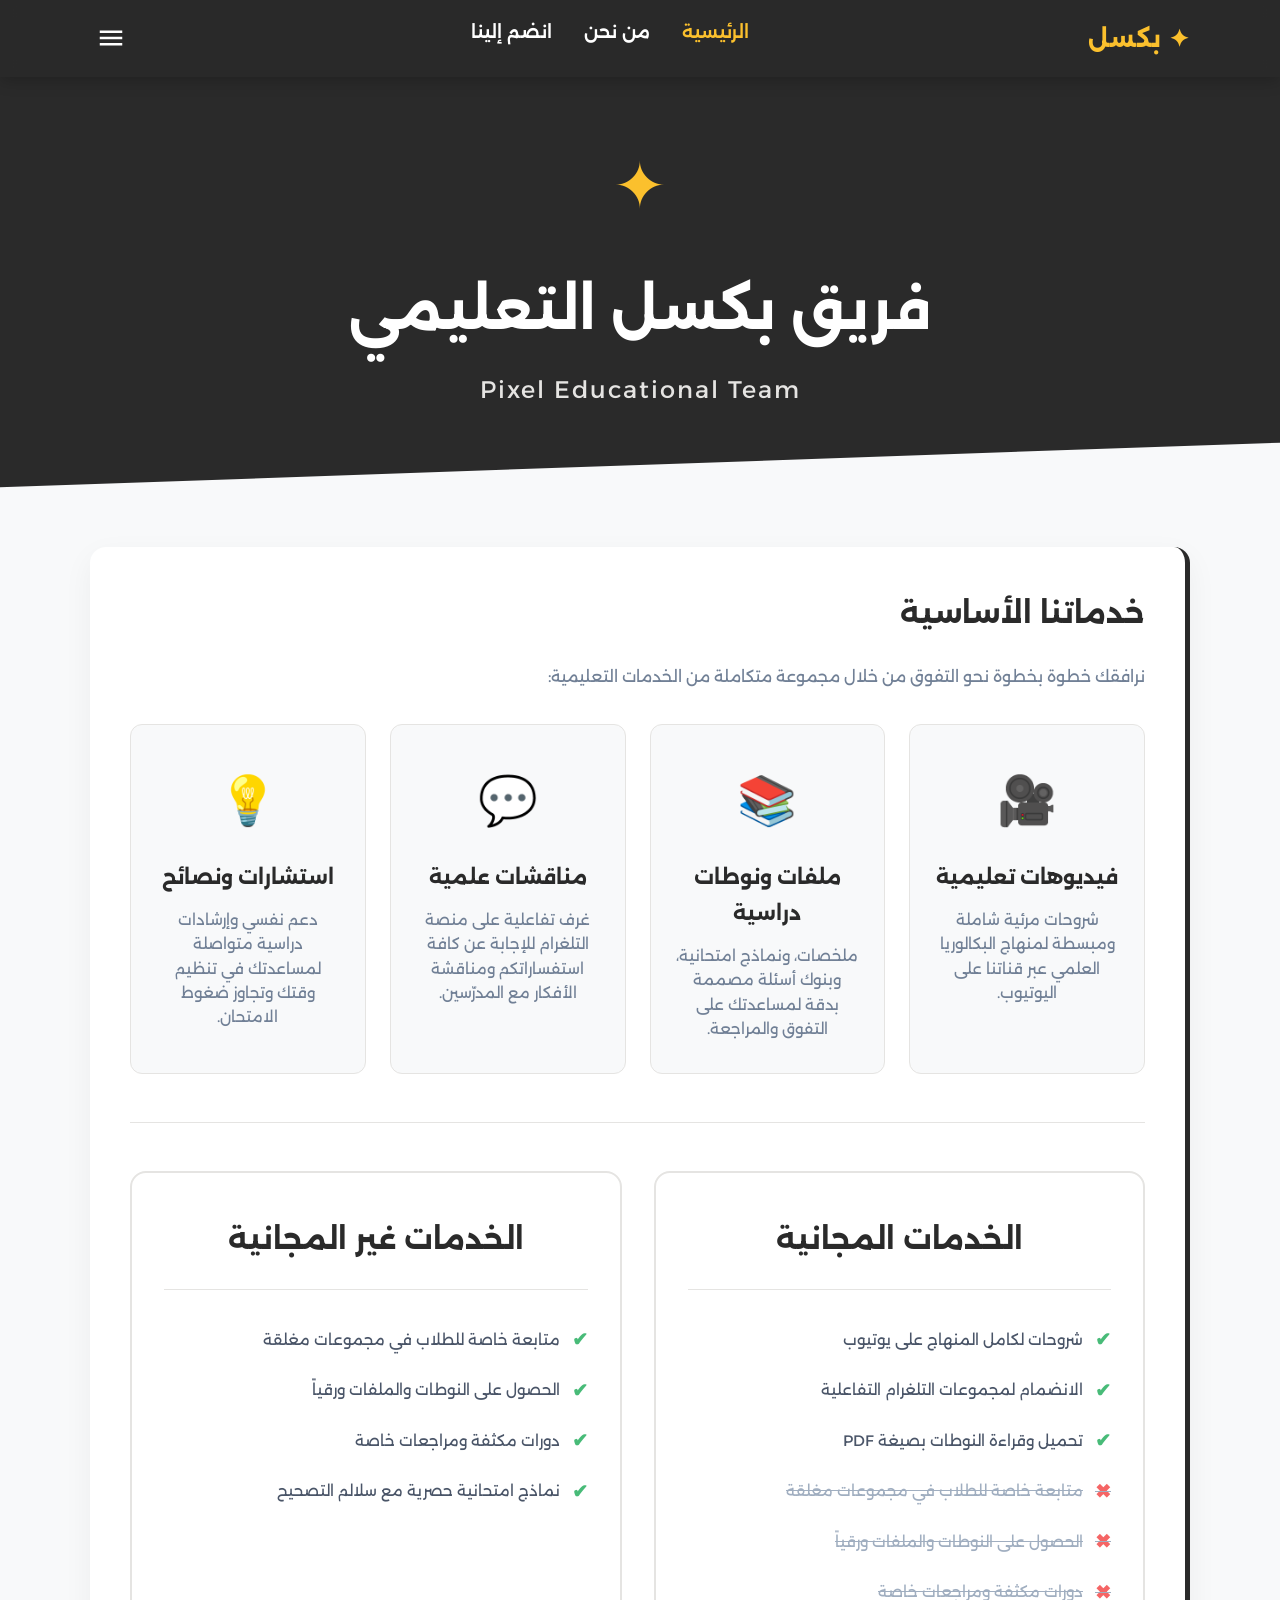
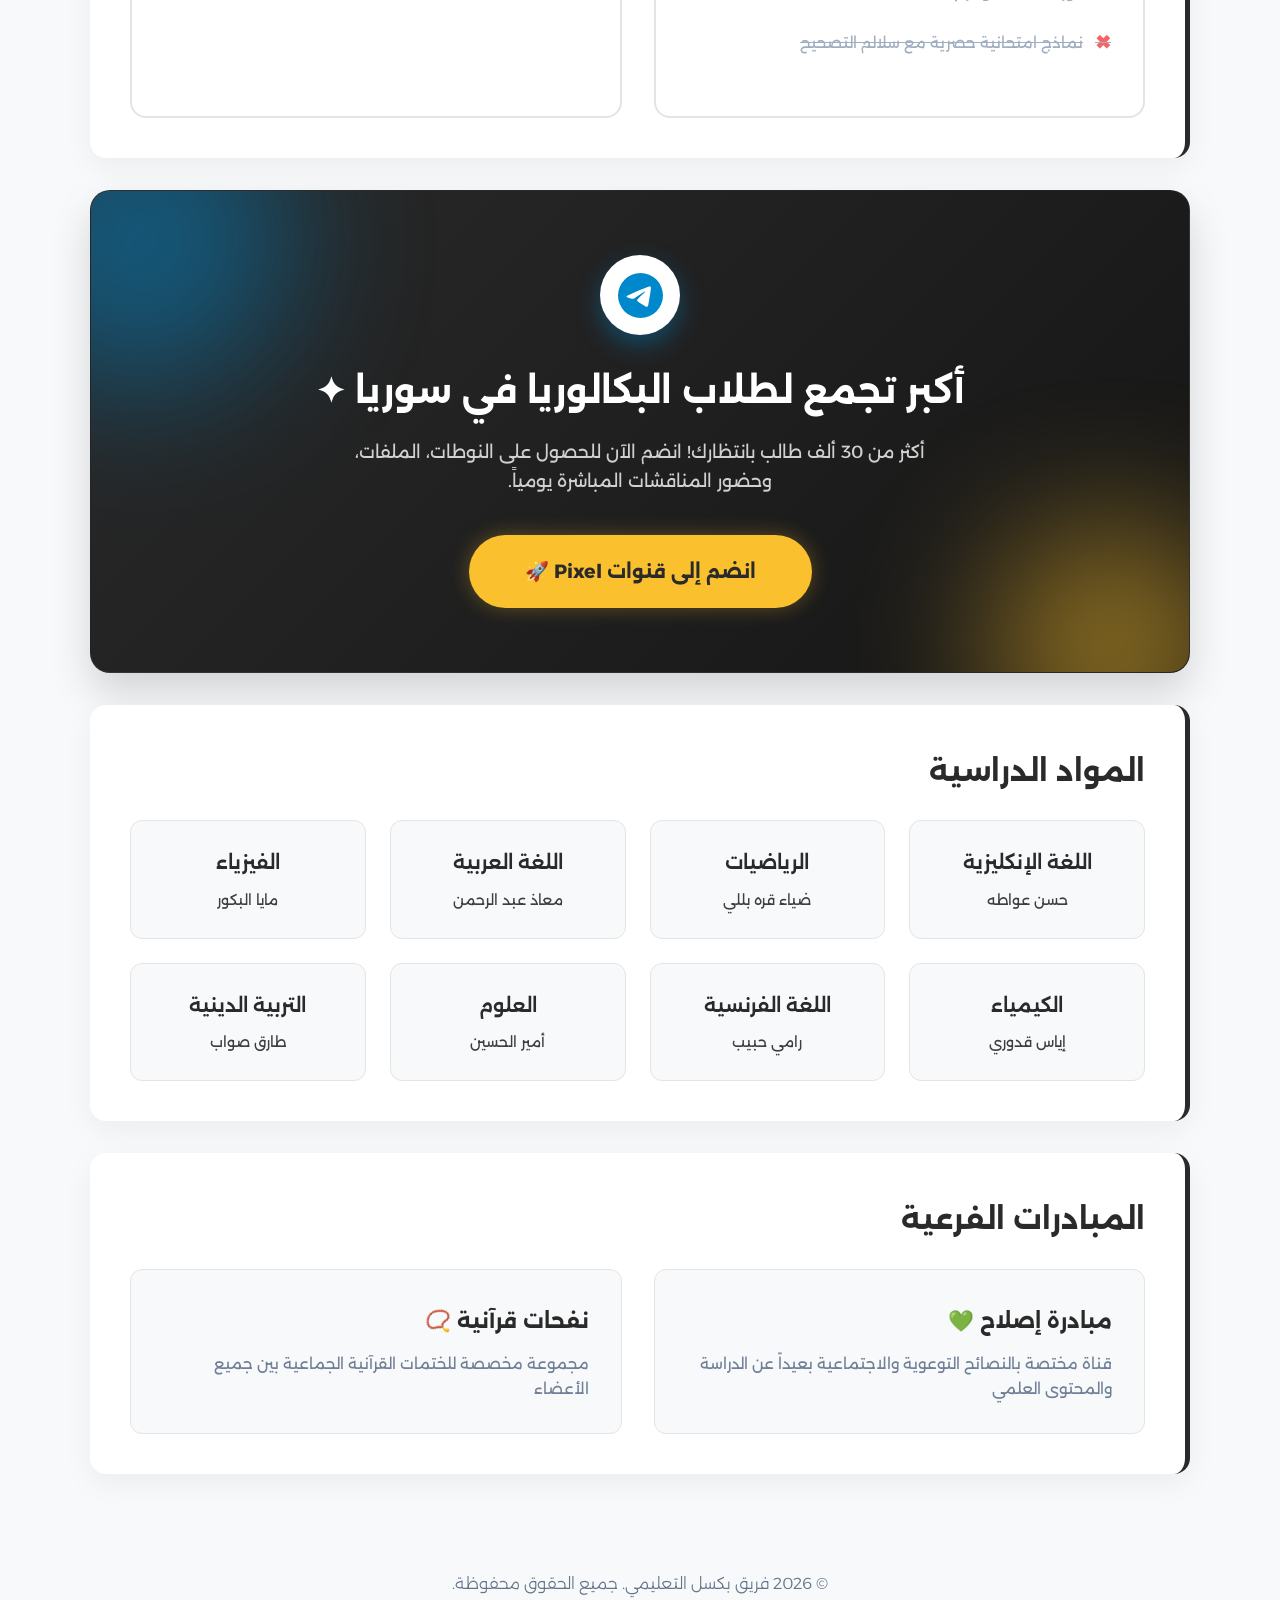
==== index.html @ f2111a04 "Initial commit: Pixel Team website ready" ====
<!DOCTYPE html>
<html lang="ar" dir="rtl">
<head>
    <meta charset="UTF-8">
    <meta name="viewport" content="width=device-width, initial-scale=1.0">
    <title>الرئيسية | فريق بكسل التعليمي</title>
    <link href="https://fonts.googleapis.com/css2?family=Alexandria:wght@300;400;600;700&display=swap" rel="stylesheet">
    <link rel="stylesheet" href="style.css">
</head>
<body>

    <nav class="top-nav">
        <div class="nav-container">
            <a href="index.html" class="nav-logo">✦ بكسل</a>
            
            <ul class="nav-links">
                <li><a href="index.html" class="active">الرئيسية</a></li>
                <li><a href="about.html">من نحن</a></li>
                <li><a href="join.html">انضم إلينا</a></li>
            </ul>

            <button id="menu-toggle" class="menu-toggle" aria-label="فتح القائمة">
                <svg viewBox="0 0 24 24" width="30" height="30" fill="currentColor">
                    <path d="M3 6h18v2H3V6m0 5h18v2H3v-2m0 5h18v2H3v-2z"/>
                </svg>
            </button>
        </div>
    </nav>

    <header class="hero">
        <div class="hero-content fade-in">
            <div class="sparkle-logo">✦</div> 
            <h1>فريق بكسل التعليمي</h1>
            <p class="subtitle">Pixel Educational Team</p>
        </div>
    </header>

    
    <div class="container">
        <section class="card fade-in">
            <h2>خدماتنا الأساسية</h2>
            <p style="margin-bottom: 2rem; color: #718096;">نرافقك خطوة بخطوة نحو التفوق من خلال مجموعة متكاملة من الخدمات التعليمية:</p>
            
            <div class="services-grid">
                <div class="service-card">
                    <div class="service-icon">🎥</div>
                    <h3>فيديوهات تعليمية</h3>
                    <p>شروحات مرئية شاملة ومبسطة لمنهاج البكالوريا العلمي عبر قناتنا على اليوتيوب.</p>
                </div>
                
                <div class="service-card">
                    <div class="service-icon">📚</div>
                    <h3>ملفات ونوطات دراسية</h3>
                    <p>ملخصات، ونماذج امتحانية، وبنوك أسئلة مصممة بدقة لمساعدتك على التفوق والمراجعة.</p>
                </div>
                
                <div class="service-card">
                    <div class="service-icon">💬</div>
                    <h3>مناقشات علمية</h3>
                    <p>غرف تفاعلية على منصة التلغرام للإجابة عن كافة استفساراتكم ومناقشة الأفكار مع المدرّسين.</p>
                </div>
                
                <div class="service-card">
                    <div class="service-icon">💡</div>
                    <h3>استشارات ونصائح</h3>
                    <p>دعم نفسي وإرشادات دراسية متواصلة لمساعدتك في تنظيم وقتك وتجاوز ضغوط الامتحان.</p>
                </div>
            </div>
           
            <hr style="border: 0; border-top: 1px solid var(--pixel-platinum); margin: 3rem 0;">

            <div class="pricing-container">
                <div class="pricing-card">
                    <div class="pricing-header">
                        <div class="price" style="font-size: 1.8rem;">الخدمات المجانية</div>
                    </div>
                    <ul class="pricing-features">
                        <li><span class="check">✔</span> شروحات لكامل المنهاج على يوتيوب</li>
                        <li><span class="check">✔</span> الانضمام لمجموعات التلغرام التفاعلية</li>
                        <li><span class="check">✔</span> تحميل وقراءة النوطات بصيغة PDF</li>
                        <li class="disabled"><span class="cross">✖</span> متابعة خاصة للطلاب في مجموعات مغلقة</li>
                        <li class="disabled"><span class="cross">✖</span> الحصول على النوطات والملفات ورقياً</li>
                        <li class="disabled"><span class="cross">✖</span> دورات مكثفة ومراجعات خاصة</li>
                        <li class="disabled"><span class="cross">✖</span> نماذج امتحانية حصرية مع سلالم التصحيح</li>
                    </ul>
                </div>

                <div class="pricing-card">
                    <div class="pricing-header">
                        <div class="price" style="font-size: 1.8rem;">الخدمات غير المجانية</div>
                    </div>
                    <ul class="pricing-features">
                        <li><span class="check">✔</span> متابعة خاصة للطلاب في مجموعات مغلقة</li>
                        <li><span class="check">✔</span> الحصول على النوطات والملفات ورقياً</li>
                        <li><span class="check">✔</span> دورات مكثفة ومراجعات خاصة</li>
                        <li><span class="check">✔</span> نماذج امتحانية حصرية مع سلالم التصحيح</li>
                    </ul>
                </div>
            </div>
        </section>

        <section class="telegram-cta fade-in">
            <div class="cta-shape shape-1"></div>
            <div class="cta-shape shape-2"></div>

            <div class="cta-content">
                <div class="cta-icon">
                    <svg viewBox="0 0 24 24" fill="currentColor">
                        <path d="M11.944 0A12 12 0 0 0 0 12a12 12 0 0 0 12 12 12 12 0 0 0 12-12A12 12 0 0 0 12 0a11.96 11.96 0 0 0-.056 0zm4.962 7.224c.1-.002.321.023.465.14a.506.506 0 0 1 .171.325c.016.093.036.306.02.472-.18 1.898-.962 6.502-1.36 8.627-.168.9-.499 1.201-.82 1.23-.696.065-1.225-.46-1.9-.902-1.056-.693-1.653-1.124-2.678-1.8-1.185-.78-.417-1.21.258-1.91.177-.184 3.247-2.977 3.307-3.23.007-.032.014-.15-.056-.212s-.174-.041-.249-.024c-.106.024-1.793 1.14-5.061 3.345-.48.33-.913.49-1.302.48-.428-.008-1.252-.241-1.865-.44-.752-.245-1.349-.374-1.297-.789.027-.216.325-.437.888-.667 3.498-1.524 5.83-2.529 6.998-3.014 3.332-1.386 4.025-1.627 4.476-1.635z"/>
                    </svg>
                </div>
                <h2>أكبر تجمع لطلاب البكالوريا في سوريا ✦</h2>
                <p>أكثر من 30 ألف طالب بانتظارك! انضم الآن للحصول على النوطات، الملفات، وحضور المناقشات المباشرة يومياً.</p>
                <a href="https://t.me/addlist/AEJ5Lyhbq79jNGFk" class="telegram-btn" target="_blank">انضم إلى قنوات Pixel 🚀</a>
            </div>
        </section>

        <section class="card fade-in">
            <h2>المواد الدراسية</h2>
            <div class="grid-team">            
                
                <a href="https://t.me/Pixel_English" target="_blank" class="team-member" style="--hover-bg: #663399; --text-hover: #FFFFFF;">
                    <h3>اللغة الإنكليزية</h3>
                    <p>حسن عواطه</p>
                </a>
                
                <a href="https://t.me/pixel_math" target="_blank" class="team-member" style="--hover-bg: #FFD700; --text-hover: #2A2A2A;">
                    <h3>الرياضيات</h3>
                    <p>ضياء قره بللي</p>
                </a>
                
                <a href="https://t.me/pixel_team_of_Arabic" target="_blank" class="team-member" style="--hover-bg: #E5E4E2; --text-hover: #2A2A2A;">
                    <h3>اللغة العربية</h3>
                    <p>معاذ عبد الرحمن</p>
                </a>
                
                <a href="https://t.me/Pixel_Physics" target="_blank" class="team-member" style="--hover-bg: #00AAEE; --text-hover: #2A2A2A;">
                    <h3>الفيزياء</h3>
                    <p>مايا البكور</p>
                </a>

                <a href="https://t.me/pixel_Chemistry" target="_blank" class="team-member" style="--hover-bg: #4BCEEB; --text-hover: #2A2A2A;">
                    <h3>الكيمياء</h3>
                    <p>إياس قدوري</p>
                </a>

                <a href="https://t.me/Pixel_French" target="_blank" class="team-member" style="--hover-bg: #EFBBCC; --text-hover: #2A2A2A;">
                    <h3>اللغة الفرنسية</h3>
                    <p>رامي حبيب</p>
                </a>
                
                <a href="https://t.me/science_team_2024" target="_blank" class="team-member" style="--hover-bg: #2E8B57; --text-hover: #FFFFFF;">
                    <h3>العلوم</h3>
                    <p>أمير الحسين</p>
                </a>

                <a href="https://t.me/Pixel_ISLamia" target="_blank" class="team-member" style="--hover-bg: #9F4B50; --text-hover: #FFFFFF;">
                    <h3>التربية الدينية</h3>
                    <p>طارق صواب</p>
                </a>
            </div>
        </section>
        
        <section class="card fade-in">
            <h2>المبادرات الفرعية</h2>
            <div class="grid-2">
                
                <a href="https://t.me/Pixel_Team_SAB" target="_blank" class="initiative-card" style="text-decoration: none; color: inherit;">
                    <h3>مبادرة إصلاح 💚</h3>
                    <p>قناة مختصة بالنصائح التوعوية والاجتماعية بعيداً عن الدراسة والمحتوى العلمي</p>
                </a>

                <a href="https://t.me/cYfdbFEoGrQ4YzMy" target="_blank" class="initiative-card" style="text-decoration: none; color: inherit;">
                    <h3>نفحات قرآنية 📿</h3>
                    <p>مجموعة مخصصة للختمات القرآنية الجماعية بين جميع الأعضاء</p>
                </a>

            </div>
        </section>

    </div>

    <footer>
        <p>© 2026 فريق بكسل التعليمي. جميع الحقوق محفوظة.</p>
    </footer>

    <div id="menu-overlay" class="menu-overlay"></div>
    <nav id="side-menu" class="side-menu">
        <button id="close-menu" class="close-menu" aria-label="إغلاق القائمة">&times;</button>
        <div class="side-menu-content">
            <h2 class="menu-title">فريق بكسل ✦</h2>
            <ul class="menu-links-side">
                <li><a href="index.html">الرئيسية</a></li>
                <li><a href="about.html">من نحن</a></li>
            </ul>
            <div class="join-us-box">
                <h3>انضم إلينا</h3>
                <p>هل تمتلك الشغف للتدريس ومساعدة الطلاب؟ كن جزءاً من عائلتنا وساهم في بناء جيل متفوق.</p>
                <a href="join.html" class="join-btn">تطوع معنا الآن</a>
            </div>
        </div>
    </nav>

    <script src="script.js"></script>
</body>
</html>
---- style.css ----
/* style.css (Main Hub) */
@import url('variables.css');
@import url('base.css');
@import url('layout.css');
@import url('components.css');
@import url('navigation.css');
@import url('sections.css');
@import url('animations.css');
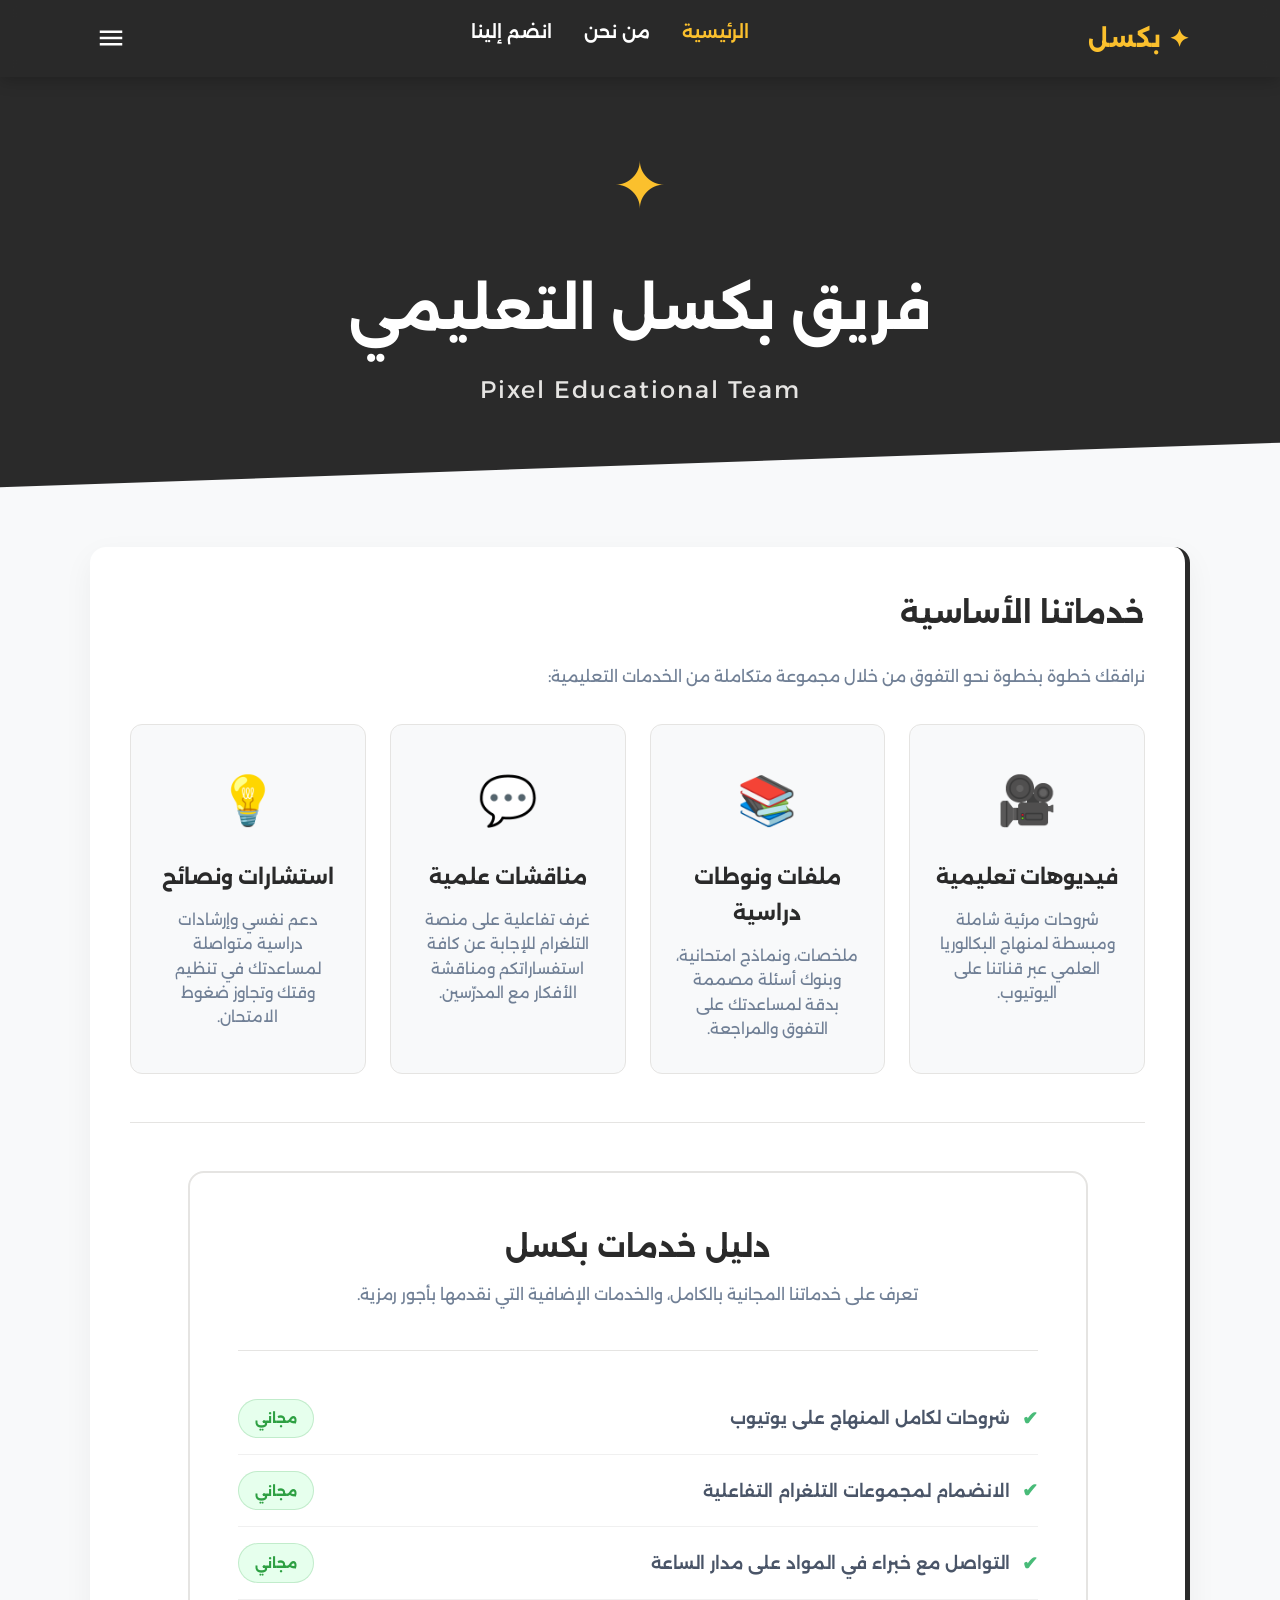
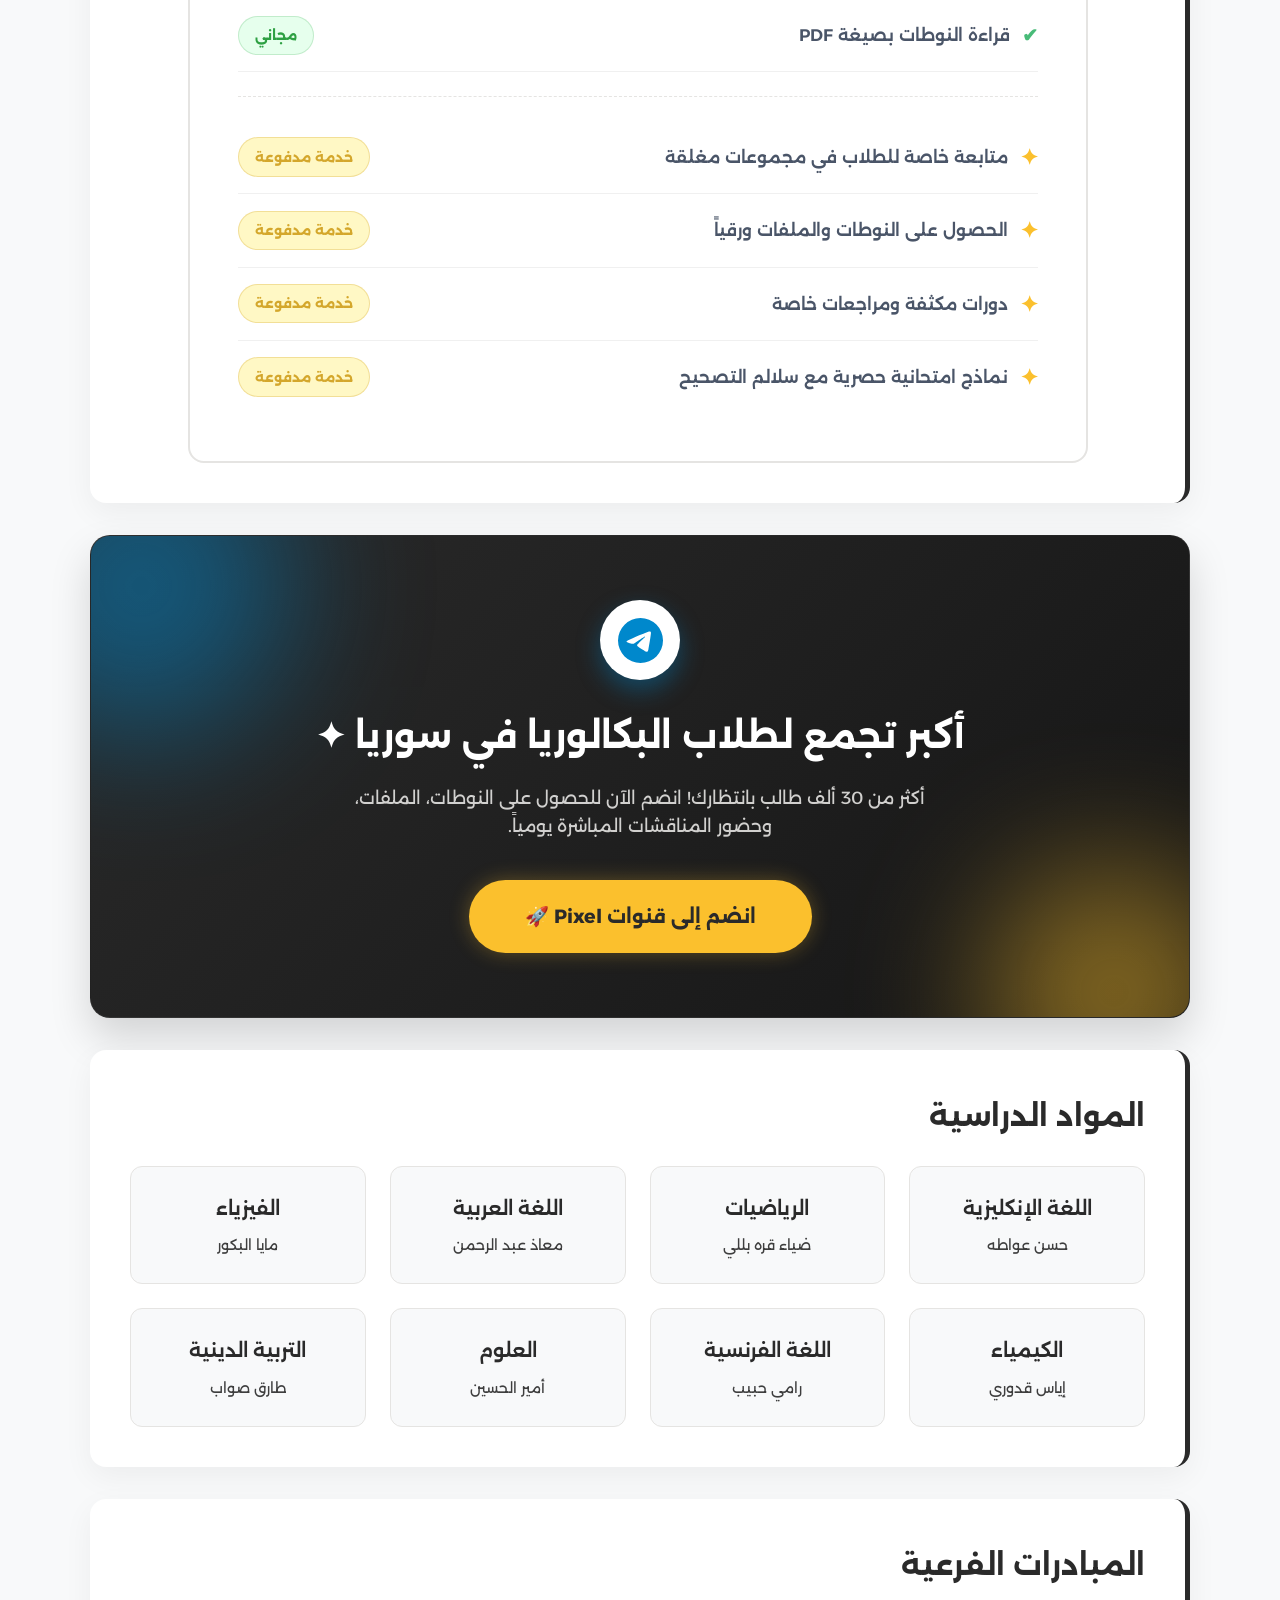
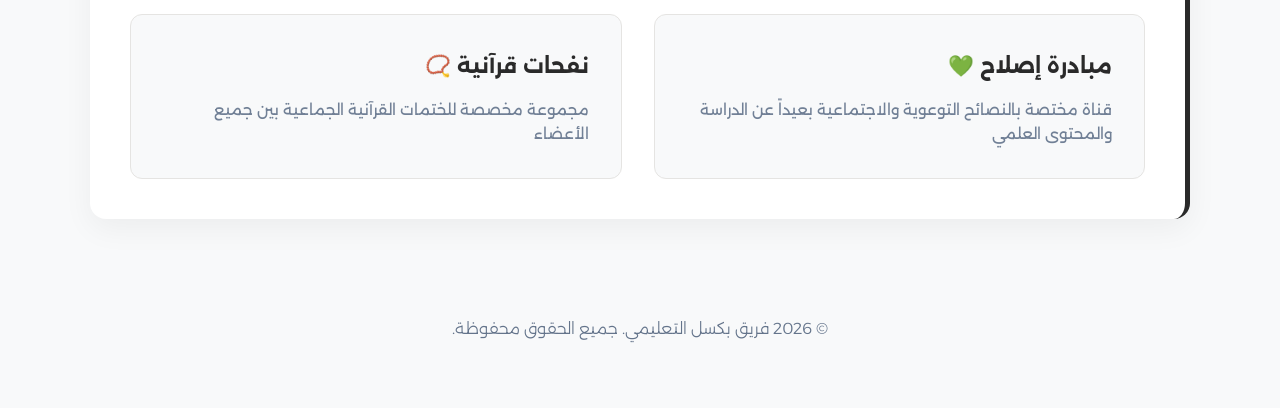
==== commit 618c4b60: "Enhance pricing and volunteer sections with unified styles and new features" ====
--- a/index.html
+++ b/index.html
@@ -70,30 +70,48 @@
             <hr style="border: 0; border-top: 1px solid var(--pixel-platinum); margin: 3rem 0;">
 
             <div class="pricing-container">
-                <div class="pricing-card">
+                <div class="pricing-card single-pricing-box" style="width: 100%; max-width: 800px; margin: 0 auto;">
                     <div class="pricing-header">
-                        <div class="price" style="font-size: 1.8rem;">الخدمات المجانية</div>
+                        <h3 style="font-size: 1.8rem; color: var(--pixel-dark); margin-bottom: 0.5rem;">دليل خدمات بكسل</h3>
+                        <p style="color: #718096; margin-top: 0;">تعرف على خدماتنا المجانية بالكامل، والخدمات الإضافية التي نقدمها بأجور رمزية.</p>
                     </div>
-                    <ul class="pricing-features">
-                        <li><span class="check">✔</span> شروحات لكامل المنهاج على يوتيوب</li>
-                        <li><span class="check">✔</span> الانضمام لمجموعات التلغرام التفاعلية</li>
-                        <li><span class="check">✔</span> تحميل وقراءة النوطات بصيغة PDF</li>
-                        <li class="disabled"><span class="cross">✖</span> متابعة خاصة للطلاب في مجموعات مغلقة</li>
-                        <li class="disabled"><span class="cross">✖</span> الحصول على النوطات والملفات ورقياً</li>
-                        <li class="disabled"><span class="cross">✖</span> دورات مكثفة ومراجعات خاصة</li>
-                        <li class="disabled"><span class="cross">✖</span> نماذج امتحانية حصرية مع سلالم التصحيح</li>
-                    </ul>
-                </div>
-
-                <div class="pricing-card">
-                    <div class="pricing-header">
-                        <div class="price" style="font-size: 1.8rem;">الخدمات غير المجانية</div>
-                    </div>
-                    <ul class="pricing-features">
-                        <li><span class="check">✔</span> متابعة خاصة للطلاب في مجموعات مغلقة</li>
-                        <li><span class="check">✔</span> الحصول على النوطات والملفات ورقياً</li>
-                        <li><span class="check">✔</span> دورات مكثفة ومراجعات خاصة</li>
-                        <li><span class="check">✔</span> نماذج امتحانية حصرية مع سلالم التصحيح</li>
+                    
+                    <ul class="pricing-features unified-features">
+                        <li>
+                            <span class="feature-text"><span class="check">✔</span> شروحات لكامل المنهاج على يوتيوب</span>
+                            <span class="badge badge-free">مجاني</span>
+                        </li>
+                        <li>
+                            <span class="feature-text"><span class="check">✔</span> الانضمام لمجموعات التلغرام التفاعلية</span>
+                            <span class="badge badge-free">مجاني</span>
+                        </li>
+                        <li>
+                            <span class="feature-text"><span class="check">✔</span> التواصل مع خبراء في المواد على مدار الساعة</span>
+                            <span class="badge badge-free">مجاني</span>
+                        </li>
+                        <li>
+                            <span class="feature-text"><span class="check">✔</span> قراءة النوطات بصيغة PDF</span>
+                            <span class="badge badge-free">مجاني</span>
+                        </li>
+                        
+                        <hr style="border: 0; border-top: 1px dashed var(--pixel-platinum); margin: 1.5rem 0;">
+                        
+                        <li>
+                            <span class="feature-text"><span class="check star">✦</span> متابعة خاصة للطلاب في مجموعات مغلقة</span>
+                            <span class="badge badge-paid">خدمة مدفوعة</span>
+                        </li>
+                        <li>
+                            <span class="feature-text"><span class="check star">✦</span> الحصول على النوطات والملفات ورقياً</span>
+                            <span class="badge badge-paid">خدمة مدفوعة</span>
+                        </li>
+                        <li>
+                            <span class="feature-text"><span class="check star">✦</span> دورات مكثفة ومراجعات خاصة</span>
+                            <span class="badge badge-paid">خدمة مدفوعة</span>
+                        </li>
+                        <li>
+                            <span class="feature-text"><span class="check star">✦</span> نماذج امتحانية حصرية مع سلالم التصحيح</span>
+                            <span class="badge badge-paid">خدمة مدفوعة</span>
+                        </li>
                     </ul>
                 </div>
             </div>
